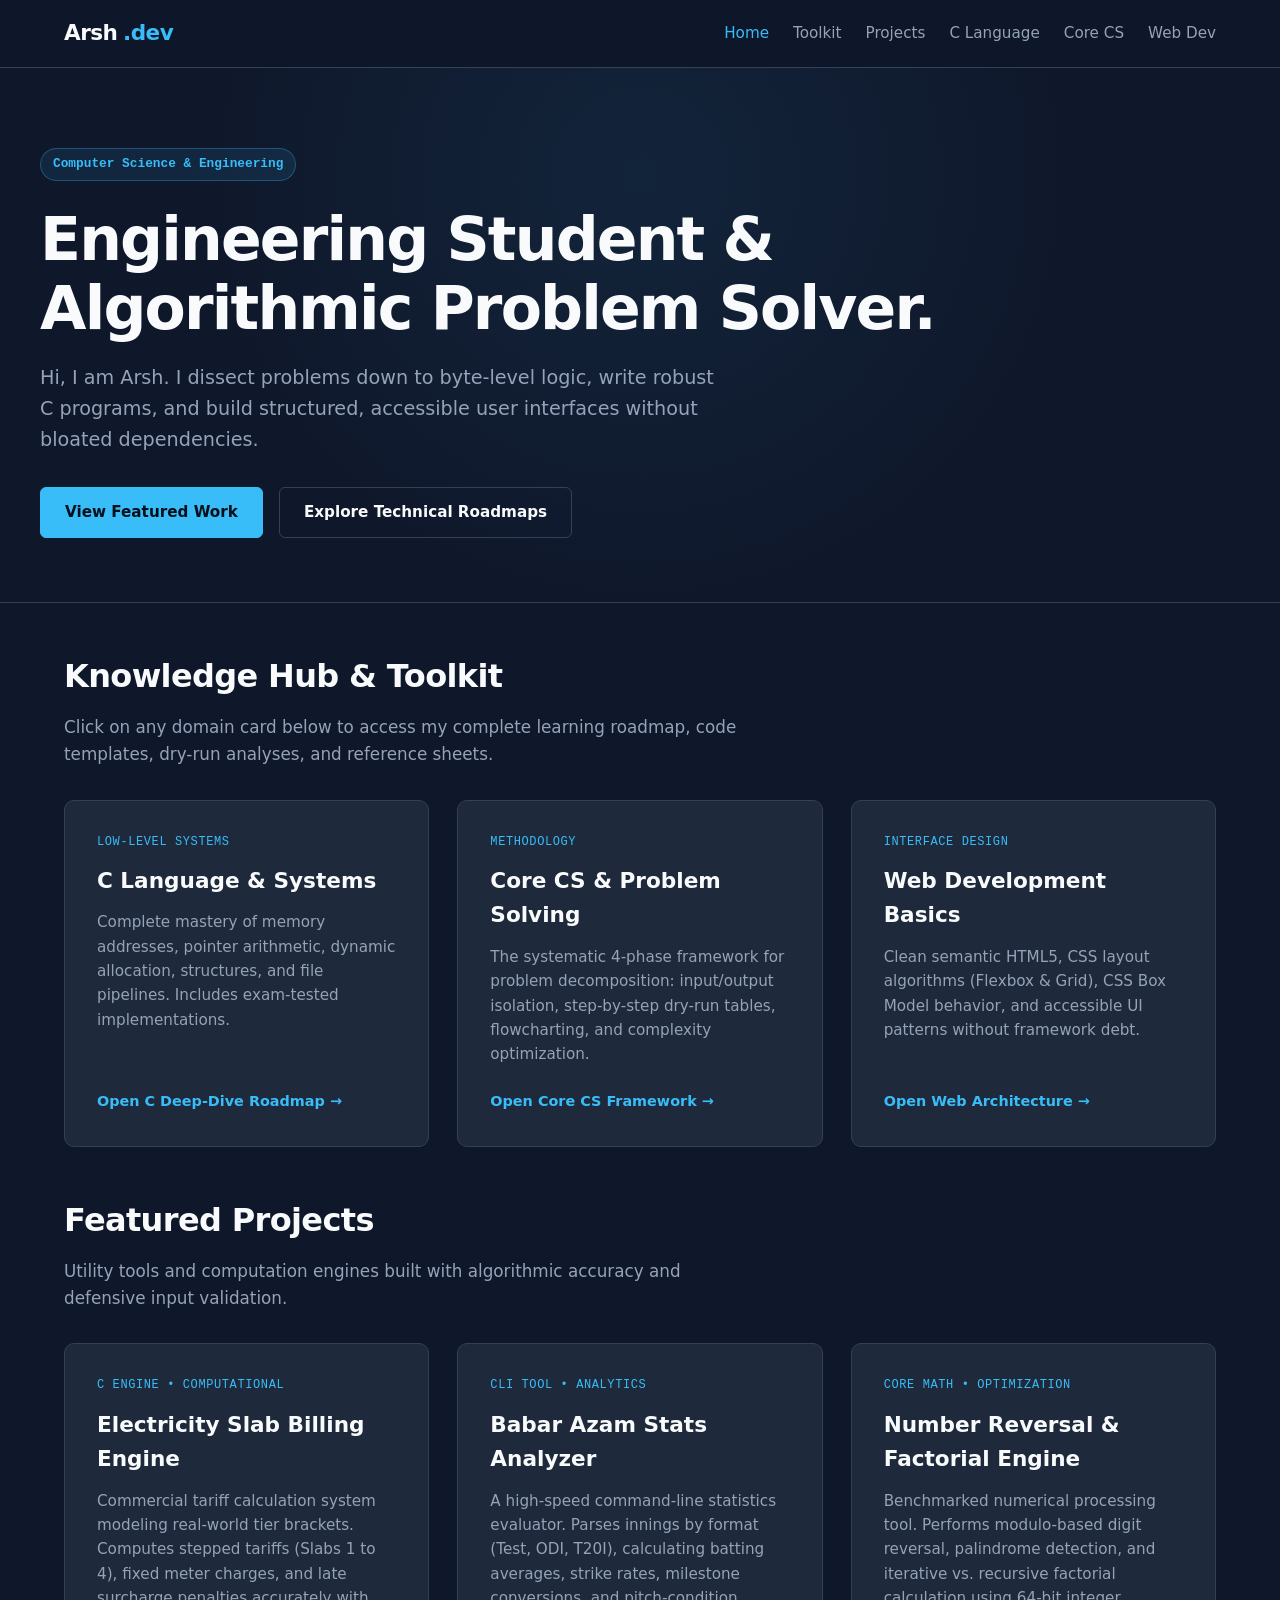
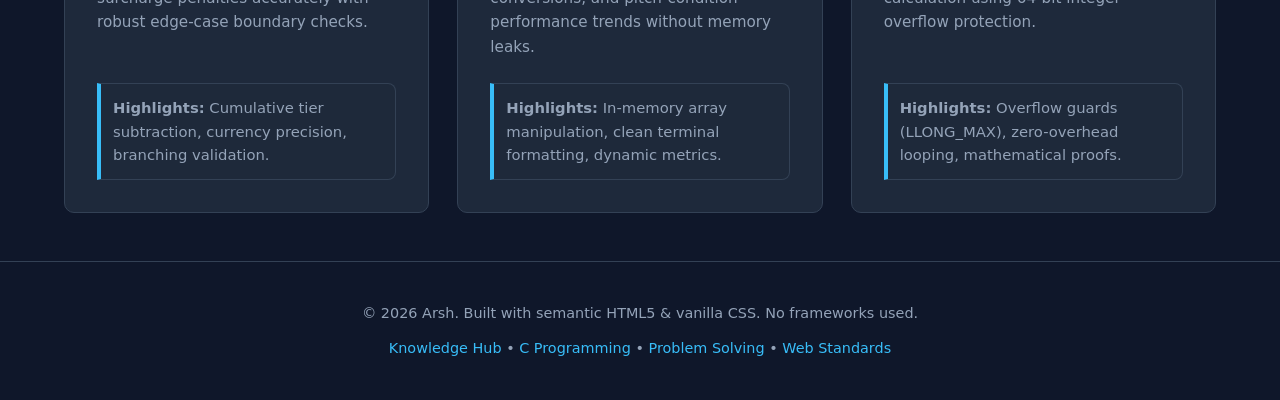
==== index.html @ af0a4c64 "Add files via upload" ====
<!DOCTYPE html>
<html lang="en">
<head>
  <meta charset="UTF-8">
  <meta name="viewport" content="width=device-width, initial-scale=1.0">
  <title>Arsh | Engineering Student & Problem Solver</title>
  <meta name="description" content="Portfolio and learning notes of Arsh, focusing on C Systems programming, Problem Solving, and Web Architecture.">
  <link rel="stylesheet" href="style.css">
</head>
<body>

  <!-- Sticky Navbar -->
  <header class="site-header">
    <div class="nav-container">
      <a href="index.html" class="logo">Arsh<span>.dev</span></a>
      <nav>
        <ul class="nav-links">
          <li><a href="index.html" class="active">Home</a></li>
          <li><a href="#skills">Toolkit</a></li>
          <li><a href="#projects">Projects</a></li>
          <li><a href="c-language.html">C Language</a></li>
          <li><a href="core-cs.html">Core CS</a></li>
          <li><a href="web-dev.html">Web Dev</a></li>
        </ul>
      </nav>
    </div>
  </header>

  <main class="main-content">
    <!-- Hero Section -->
    <section class="hero">
      <div class="hero-content">
        <span class="badge">Computer Science & Engineering</span>
        <h1>Engineering Student &amp;<br>Algorithmic Problem Solver.</h1>
        <p>
          Hi, I am Arsh. I dissect problems down to byte-level logic, write robust C programs, 
          and build structured, accessible user interfaces without bloated dependencies.
        </p>
        <div class="hero-actions">
          <a href="#projects" class="btn btn-primary">View Featured Work</a>
          <a href="#skills" class="btn btn-outline">Explore Technical Roadmaps</a>
        </div>
      </div>
    </section>

    <!-- Skills / Interactive Knowledge Hub -->
    <section id="skills" class="container">
      <h2 class="section-title">Knowledge Hub &amp; Toolkit</h2>
      <p class="section-desc">
        Click on any domain card below to access my complete learning roadmap, code templates, dry-run analyses, and reference sheets.
      </p>

      <div class="grid" style="margin-top: 2rem;">
        <!-- Card 1: C Language -->
        <article class="card">
          <span class="card-tag">Low-Level Systems</span>
          <h3>C Language &amp; Systems</h3>
          <p>
            Complete mastery of memory addresses, pointer arithmetic, dynamic allocation, structures, and file pipelines. Includes exam-tested implementations.
          </p>
          <a href="c-language.html" class="card-link">Open C Deep-Dive Roadmap &rarr;</a>
        </article>

        <!-- Card 2: Core CS / PPS -->
        <article class="card">
          <span class="card-tag">Methodology</span>
          <h3>Core CS &amp; Problem Solving</h3>
          <p>
            The systematic 4-phase framework for problem decomposition: input/output isolation, step-by-step dry-run tables, flowcharting, and complexity optimization.
          </p>
          <a href="core-cs.html" class="card-link">Open Core CS Framework &rarr;</a>
        </article>

        <!-- Card 3: Web Fundamentals -->
        <article class="card">
          <span class="card-tag">Interface Design</span>
          <h3>Web Development Basics</h3>
          <p>
            Clean semantic HTML5, CSS layout algorithms (Flexbox &amp; Grid), CSS Box Model behavior, and accessible UI patterns without framework debt.
          </p>
          <a href="web-dev.html" class="card-link">Open Web Architecture &rarr;</a>
        </article>
      </div>
    </section>

    <!-- Featured Projects Section -->
    <section id="projects" class="container" style="padding-top: 0;">
      <h2 class="section-title">Featured Projects</h2>
      <p class="section-desc">
        Utility tools and computation engines built with algorithmic accuracy and defensive input validation.
      </p>

      <div class="grid" style="margin-top: 2rem;">
        <!-- Project 1 -->
        <article class="card">
          <span class="card-tag">C Engine • Computational</span>
          <h3>Electricity Slab Billing Engine</h3>
          <p>
            Commercial tariff calculation system modeling real-world tier brackets. Computes stepped tariffs (Slabs 1 to 4), fixed meter charges, and late surcharge penalties accurately with robust edge-case boundary checks.
          </p>
          <div class="callout" style="margin: 0; padding: 0.75rem;">
            <p><strong>Highlights:</strong> Cumulative tier subtraction, currency precision, branching validation.</p>
          </div>
        </article>

        <!-- Project 2 -->
        <article class="card">
          <span class="card-tag">CLI Tool • Analytics</span>
          <h3>Babar Azam Stats Analyzer</h3>
          <p>
            A high-speed command-line statistics evaluator. Parses innings by format (Test, ODI, T20I), calculating batting averages, strike rates, milestone conversions, and pitch-condition performance trends without memory leaks.
          </p>
          <div class="callout" style="margin: 0; padding: 0.75rem;">
            <p><strong>Highlights:</strong> In-memory array manipulation, clean terminal formatting, dynamic metrics.</p>
          </div>
        </article>

        <!-- Project 3 -->
        <article class="card">
          <span class="card-tag">Core Math • Optimization</span>
          <h3>Number Reversal &amp; Factorial Engine</h3>
          <p>
            Benchmarked numerical processing tool. Performs modulo-based digit reversal, palindrome detection, and iterative vs. recursive factorial calculation using 64-bit integer overflow protection.
          </p>
          <div class="callout" style="margin: 0; padding: 0.75rem;">
            <p><strong>Highlights:</strong> Overflow guards (LLONG_MAX), zero-overhead looping, mathematical proofs.</p>
          </div>
        </article>
      </div>
    </section>
  </main>

  <!-- Clean Footer -->
  <footer class="site-footer">
    <div class="footer-container">
      <p>&copy; 2026 Arsh. Built with semantic HTML5 &amp; vanilla CSS. No frameworks used.</p>
      <p><a href="#skills">Knowledge Hub</a> • <a href="c-language.html">C Programming</a> • <a href="core-cs.html">Problem Solving</a> • <a href="web-dev.html">Web Standards</a></p>
    </div>
  </footer>

</body>
</html>
---- style.css ----
/* ==========================================================================
   Global Variables & Reset
   ========================================================================== */
:root {
  --bg-main: #0f172a;
  --bg-card: #1e293b;
  --bg-card-hover: #24344d;
  --bg-code: #0b1120;
  --border-color: #334155;
  --border-focus: #38bdf8;
  --text-main: #f8fafc;
  --text-muted: #94a3b8;
  --accent: #38bdf8;
  --accent-glow: rgba(56, 189, 248, 0.18);
  --code-text: #e2e8f0;
  --code-keyword: #f43f5e;
  --code-type: #38bdf8;
  --code-func: #a855f7;
  --code-comment: #64748b;
  --font-sans: system-ui, -apple-system, BlinkMacSystemFont, "Segoe UI", Roboto, "Helvetica Neue", Arial, sans-serif;
  --font-mono: ui-monospace, SFMono-Regular, Menlo, Monaco, Consolas, "Liberation Mono", "Courier New", monospace;
  --max-w: 1200px;
}

* {
  box-sizing: border-box;
  margin: 0;
  padding: 0;
}

html {
  scroll-behavior: smooth;
  font-family: var(--font-sans);
  background-color: var(--bg-main);
  color: var(--text-main);
  line-height: 1.6;
}

body {
  min-height: 100vh;
  display: flex;
  flex-direction: column;
}

a {
  color: var(--accent);
  text-decoration: none;
  transition: color 0.2s ease, text-decoration 0.2s ease;
}

a:hover {
  text-decoration: underline;
}

/* ==========================================================================
   Header & Navigation
   ========================================================================== */
.site-header {
  position: sticky;
  top: 0;
  z-index: 1000;
  backdrop-filter: blur(12px);
  -webkit-backdrop-filter: blur(12px);
  background: rgba(15, 23, 42, 0.85);
  border-bottom: 1px solid var(--border-color);
}

.nav-container {
  max-width: var(--max-w);
  margin: 0 auto;
  display: flex;
  justify-content: space-between;
  align-items: center;
  padding: 1rem 1.5rem;
}

.logo {
  font-size: 1.35rem;
  font-weight: 800;
  letter-spacing: -0.025em;
  color: var(--text-main);
  display: flex;
  align-items: center;
  gap: 0.35rem;
  text-decoration: none !important;
}

.logo span {
  color: var(--accent);
}

.nav-links {
  display: flex;
  list-style: none;
  gap: 1.5rem;
}

.nav-links a {
  color: var(--text-muted);
  font-weight: 500;
  font-size: 0.95rem;
}

.nav-links a:hover,
.nav-links a.active {
  color: var(--accent);
  text-decoration: none;
}

/* ==========================================================================
   Layout Containers
   ========================================================================== */
.container {
  max-width: var(--max-w);
  margin: 0 auto;
  padding: 3rem 1.5rem;
  width: 100%;
}

.main-content {
  flex: 1;
}

.page-intro {
  margin-bottom: 3.5rem;
  border-bottom: 1px solid var(--border-color);
  padding-bottom: 2rem;
}

.back-link {
  display: inline-flex;
  align-items: center;
  gap: 0.5rem;
  margin-bottom: 1.25rem;
  font-weight: 600;
  font-size: 0.9rem;
  padding: 0.4rem 0.8rem;
  background-color: var(--bg-card);
  border: 1px solid var(--border-color);
  border-radius: 6px;
}

.back-link:hover {
  text-decoration: none;
  border-color: var(--accent);
}

.section-title {
  font-size: 2rem;
  font-weight: 800;
  margin-bottom: 0.75rem;
  letter-spacing: -0.02em;
}

.section-desc {
  color: var(--text-muted);
  max-width: 700px;
  font-size: 1.05rem;
}

/* ==========================================================================
   Hero Section
   ========================================================================== */
.hero {
  padding: 5rem 1.5rem 4rem;
  border-bottom: 1px solid var(--border-color);
  background: radial-gradient(circle at 50% 20%, rgba(56, 189, 248, 0.08) 0%, transparent 60%);
}

.hero-content {
  max-width: var(--max-w);
  margin: 0 auto;
}

.badge {
  display: inline-block;
  padding: 0.35rem 0.75rem;
  font-size: 0.8rem;
  font-family: var(--font-mono);
  font-weight: 600;
  color: var(--accent);
  background: rgba(56, 189, 248, 0.1);
  border: 1px solid rgba(56, 189, 248, 0.3);
  border-radius: 9999px;
  margin-bottom: 1.5rem;
}

.hero h1 {
  font-size: clamp(2.25rem, 5vw, 3.75rem);
  font-weight: 900;
  line-height: 1.15;
  letter-spacing: -0.03em;
  margin-bottom: 1.25rem;
}

.hero p {
  color: var(--text-muted);
  font-size: 1.2rem;
  max-width: 680px;
  margin-bottom: 2rem;
}

.hero-actions {
  display: flex;
  gap: 1rem;
  flex-wrap: wrap;
}

.btn {
  display: inline-flex;
  align-items: center;
  justify-content: center;
  padding: 0.75rem 1.5rem;
  font-size: 0.95rem;
  font-weight: 600;
  border-radius: 6px;
  cursor: pointer;
  transition: all 0.2s ease;
  text-decoration: none !important;
}

.btn-primary {
  background-color: var(--accent);
  color: #041019;
  border: 1px solid var(--accent);
}

.btn-primary:hover {
  background-color: #7dd3fc;
  box-shadow: 0 0 16px var(--accent-glow);
}

.btn-outline {
  background-color: transparent;
  color: var(--text-main);
  border: 1px solid var(--border-color);
}

.btn-outline:hover {
  border-color: var(--accent);
  color: var(--accent);
}

/* ==========================================================================
   Cards & Grids
   ========================================================================== */
.grid {
  display: grid;
  grid-template-columns: repeat(auto-fit, minmax(320px, 1fr));
  gap: 1.75rem;
}

.card {
  background-color: var(--bg-card);
  border: 1px solid var(--border-color);
  border-radius: 10px;
  padding: 2rem;
  display: flex;
  flex-direction: column;
  transition: transform 0.25s ease, border-color 0.25s ease, box-shadow 0.25s ease;
}

.card:hover {
  transform: translateY(-4px);
  border-color: var(--border-focus);
  box-shadow: 0 12px 24px -10px var(--accent-glow);
}

.card-tag {
  font-family: var(--font-mono);
  font-size: 0.75rem;
  text-transform: uppercase;
  color: var(--accent);
  letter-spacing: 0.05em;
  margin-bottom: 0.75rem;
}

.card h3 {
  font-size: 1.35rem;
  font-weight: 700;
  margin-bottom: 0.75rem;
}

.card p {
  color: var(--text-muted);
  font-size: 0.95rem;
  flex-grow: 1;
  margin-bottom: 1.5rem;
}

.card-link {
  font-weight: 600;
  font-size: 0.9rem;
  display: inline-flex;
  align-items: center;
  gap: 0.35rem;
}

/* ==========================================================================
   Documentation & Roadmap Elements
   ========================================================================== */
.doc-section {
  margin-bottom: 4rem;
}

.doc-section h2 {
  font-size: 1.65rem;
  margin-bottom: 1.25rem;
  display: flex;
  align-items: center;
  gap: 0.75rem;
  border-left: 4px solid var(--accent);
  padding-left: 0.75rem;
}

.doc-section p, 
.doc-section ul {
  color: var(--text-muted);
  margin-bottom: 1.25rem;
}

.doc-section ul {
  list-style: disc;
  padding-left: 1.5rem;
}

.doc-section li {
  margin-bottom: 0.5rem;
}

.doc-section strong {
  color: var(--text-main);
}

/* Roadmap Grid */
.roadmap-grid {
  display: grid;
  grid-template-columns: repeat(auto-fit, minmax(280px, 1fr));
  gap: 1.25rem;
  margin: 1.5rem 0;
}

.roadmap-card {
  background: var(--bg-card);
  border: 1px solid var(--border-color);
  border-radius: 8px;
  padding: 1.25rem;
}

.roadmap-step {
  font-family: var(--font-mono);
  font-size: 0.8rem;
  color: var(--accent);
  display: block;
  margin-bottom: 0.25rem;
}

.roadmap-card h4 {
  font-size: 1.1rem;
  margin-bottom: 0.5rem;
}

/* Code Snippet Containers */
.code-block {
  background: var(--bg-code);
  border: 1px solid var(--border-color);
  border-radius: 8px;
  overflow: hidden;
  margin: 1.5rem 0;
}

.code-header {
  background: rgba(30, 41, 59, 0.6);
  padding: 0.5rem 1rem;
  font-size: 0.8rem;
  font-family: var(--font-mono);
  color: var(--text-muted);
  border-bottom: 1px solid var(--border-color);
  display: flex;
  justify-content: space-between;
}

pre {
  padding: 1.25rem;
  overflow-x: auto;
  font-family: var(--font-mono);
  font-size: 0.9rem;
  color: var(--code-text);
  line-height: 1.6;
}

code {
  font-family: var(--font-mono);
}

.token-kw { color: var(--code-keyword); }
.token-type { color: var(--code-type); }
.token-fn { color: var(--code-func); }
.token-com { color: var(--code-comment); font-style: italic; }

/* Callout Note Boxes */
.callout {
  background: rgba(30, 41, 59, 0.4);
  border-left: 4px solid var(--accent);
  padding: 1.25rem;
  border-radius: 0 8px 8px 0;
  margin: 1.5rem 0;
  border-top: 1px solid var(--border-color);
  border-right: 1px solid var(--border-color);
  border-bottom: 1px solid var(--border-color);
}

.callout h4 {
  color: var(--accent);
  font-size: 1rem;
  margin-bottom: 0.5rem;
}

.callout p {
  color: var(--text-muted);
  margin-bottom: 0;
  font-size: 0.925rem;
}

/* Dry Run Table */
.data-table {
  width: 100%;
  border-collapse: collapse;
  margin: 1.5rem 0;
  font-size: 0.9rem;
}

.data-table th, 
.data-table td {
  padding: 0.75rem 1rem;
  text-align: left;
  border: 1px solid var(--border-color);
}

.data-table th {
  background: var(--bg-card);
  color: var(--accent);
  font-family: var(--font-mono);
}

.data-table tr:nth-child(even) {
  background: rgba(30, 41, 59, 0.3);
}

/* ==========================================================================
   Footer
   ========================================================================== */
.site-footer {
  border-top: 1px solid var(--border-color);
  padding: 2.5rem 1.5rem;
  background-color: var(--bg-main);
  text-align: center;
  font-size: 0.9rem;
  color: var(--text-muted);
}

.footer-container {
  max-width: var(--max-w);
  margin: 0 auto;
  display: flex;
  flex-direction: column;
  gap: 0.75rem;
  align-items: center;
}

/* ==========================================================================
   Responsive Adaptations
   ========================================================================== */
@media (max-width: 768px) {
  .nav-container {
    flex-direction: column;
    gap: 1rem;
    align-items: flex-start;
  }
  .nav-links {
    width: 100%;
    justify-content: flex-start;
    flex-wrap: wrap;
    gap: 1rem;
  }
  .hero {
    padding: 3rem 1.5rem 2.5rem;
  }
  .grid {
    grid-template-columns: 1fr;
  }
}
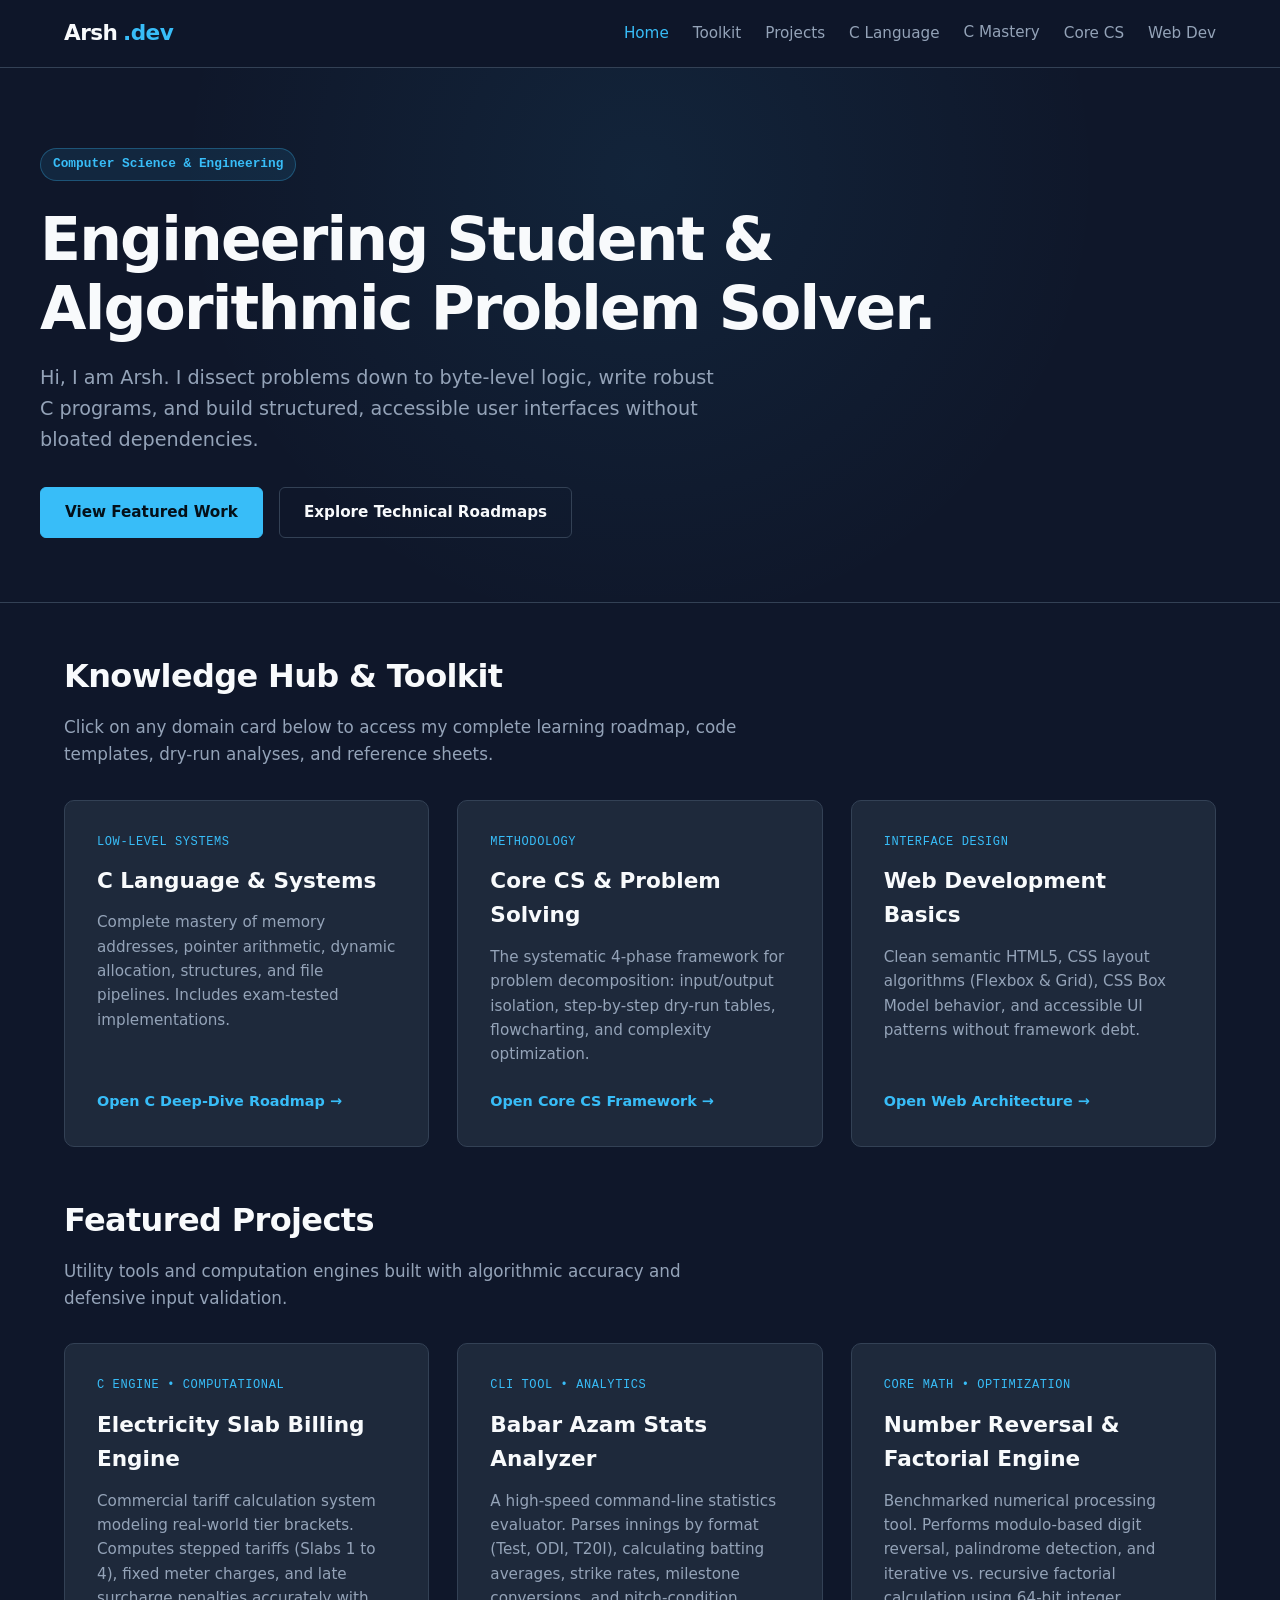
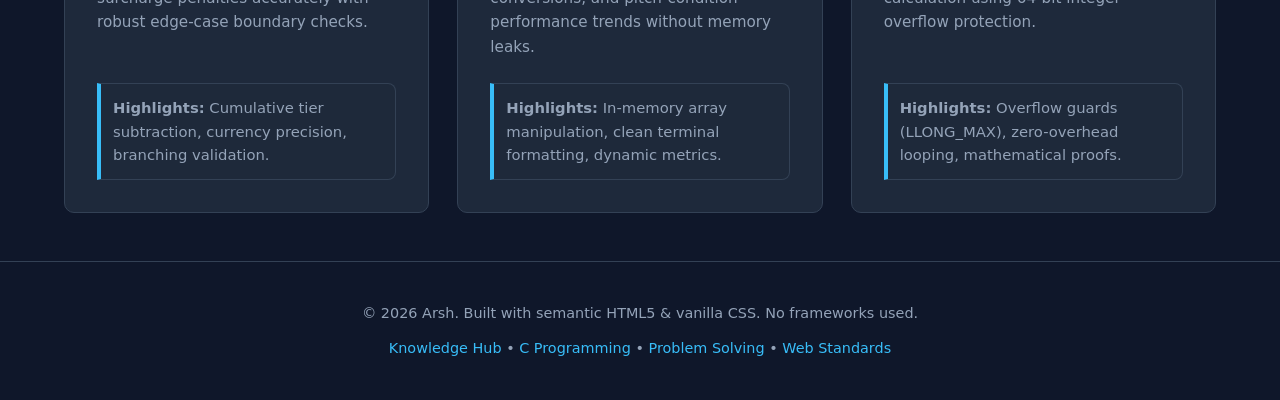
==== commit 359ebf03: "Update index.html" ====
--- a/index.html
+++ b/index.html
@@ -19,6 +19,7 @@
           <li><a href="#skills">Toolkit</a></li>
           <li><a href="#projects">Projects</a></li>
           <li><a href="c-language.html">C Language</a></li>
+          <a href="c-mastery.html">C Mastery</a>
           <li><a href="core-cs.html">Core CS</a></li>
           <li><a href="web-dev.html">Web Dev</a></li>
         </ul>
@@ -139,4 +140,4 @@
   </footer>
 
 </body>
-</html>+</html>
